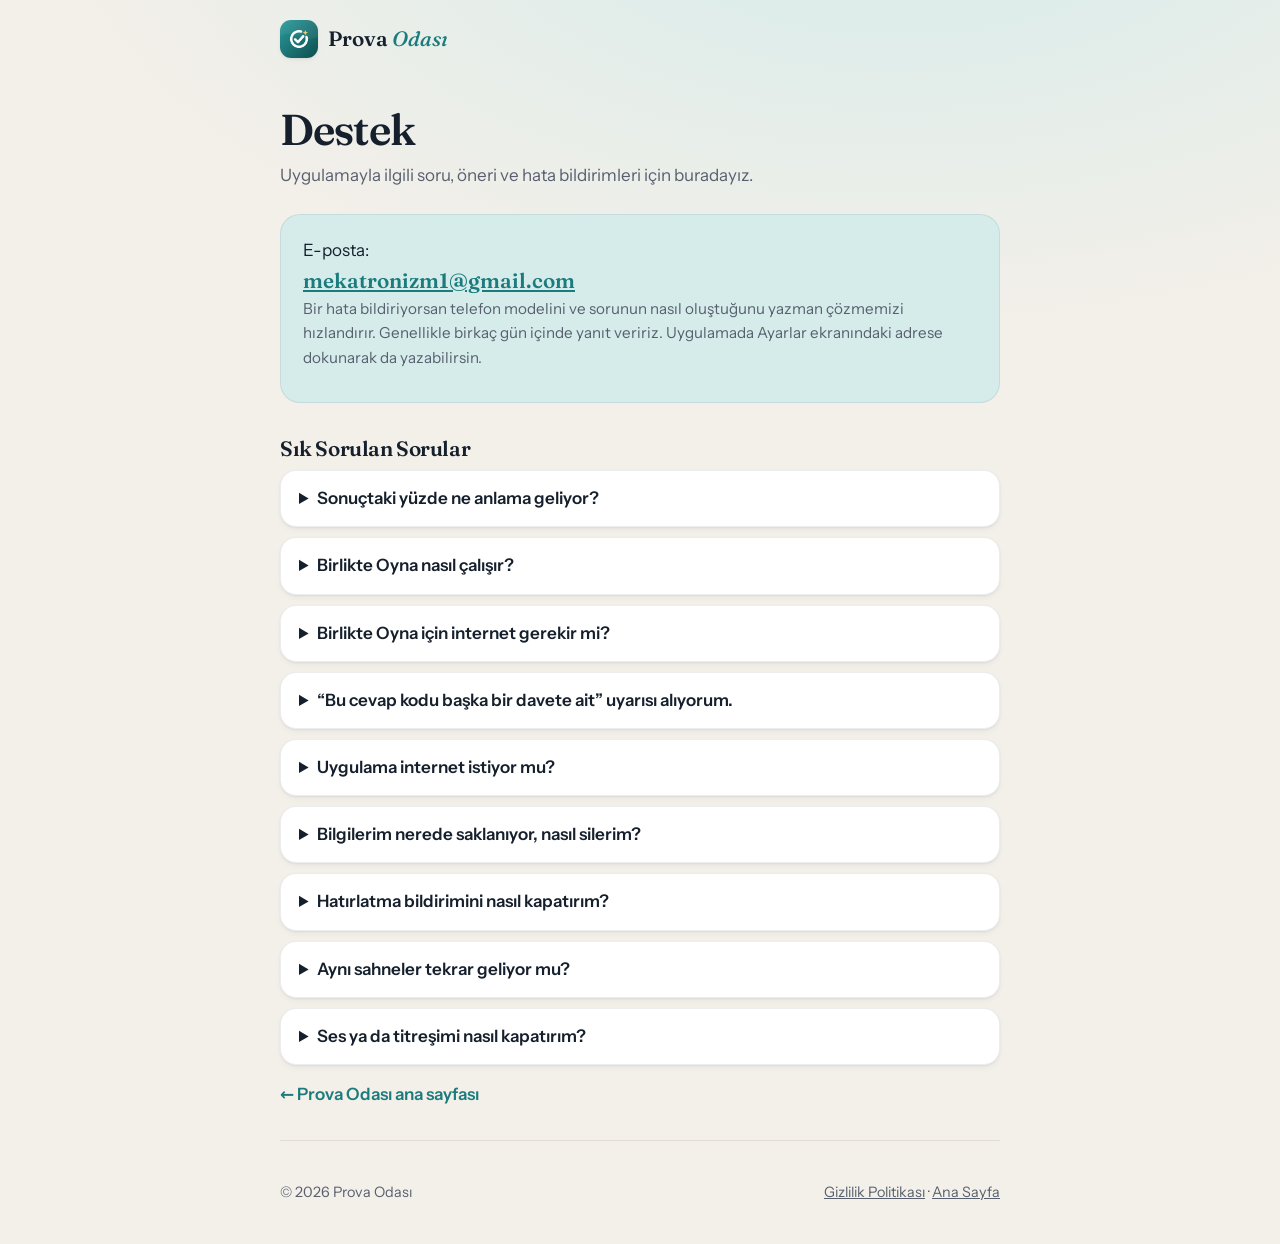
==== destek.html @ 7029be1a "Add files via upload" ====
<!doctype html>
<html lang="tr">
<head>
  <meta charset="utf-8" />
  <meta name="viewport" content="width=device-width, initial-scale=1, viewport-fit=cover" />
  <title>Prova Odası Destek</title>
  <meta name="description" content="Prova Odası için sık sorulan sorular ve iletişim." />
  <link rel="icon" href="img/favicon.png" />
  <link rel="stylesheet" href="fonts.css" />
  <link rel="stylesheet" href="site.css" />
</head>
<body>
  <div class="wrap narrow">
    <header class="top">
      <a class="brand" href="index.html"><img src="img/logo.png" alt="" width="38" height="38" /><span>Prova <em>Odası</em></span></a>
    </header>

    <main class="page">
      <h1>Destek</h1>
      <p class="muted">Uygulamayla ilgili soru, öneri ve hata bildirimleri için buradayız.</p>

      <div class="contact">
        <div>E-posta:</div>
        <div class="mail"><a href="mailto:mekatronizm1@gmail.com?subject=Prova%20Odas%C4%B1">mekatronizm1@gmail.com</a></div>
        <p>Bir hata bildiriyorsan telefon modelini ve sorunun nasıl oluştuğunu yazman çözmemizi hızlandırır. Genellikle birkaç gün içinde yanıt veririz. Uygulamada Ayarlar ekranındaki adrese dokunarak da yazabilirsin.</p>
      </div>

      <h2>Sık Sorulan Sorular</h2>
      <details><summary>Sonuçtaki yüzde ne anlama geliyor?</summary><p>Sahnelerde verdiğin cevaplardan (%65) ve sondaki kısa öz değerlendirmeden (%35) hesaplanan bir egzersiz puanıdır. Psikolojik, tıbbi, hukuki ya da mesleki bir değerlendirmenin yerini tutmaz. Önemli kararlarında uzmanlardan ve sevdiklerinden de görüş al.</p></details>
      <details><summary>Birlikte Oyna nasıl çalışır?</summary><p>Biriniz Evlilik › Birlikte Oyna › Davet Kodu Oluştur'a dokunur ve çıkan kodu (ör. EV-08MA-2SM) eşine verir; diğeri Koda Katıl'a bu kodu yazar. Her sahnede biriniz konuşur, diğeriniz hangi cevabı duymak istediğini seçer. Bitirince ikinizin telefonunda da kısa bir cevap kodu (ör. CV-86MM1) çıkar; eşinin kodunu kendi telefonuna yazınca cevaplarınız yan yana açılır ve uyum puanınızı görürsünüz.</p></details>
      <details><summary>Birlikte Oyna için internet gerekir mi?</summary><p>Hayır. Kodlar oyunun bütün bilgisini kendi içinde taşır; uygulama hiçbir sunucuya bağlanmaz. Kodları yan yanaysanız söyleyebilir, uzaktaysanız istediğiniz bir mesaj uygulamasıyla gönderebilirsiniz.</p></details>
      <details><summary>“Bu cevap kodu başka bir davete ait” uyarısı alıyorum.</summary><p>İkinizin de aynı davet koduyla oynaması gerekir. Birlikte Oyna ekranındaki “Devam Eden Oyun” kutusunda iki telefondaki davet kodunun aynı olduğunu kontrol edin.</p></details>
      <details><summary>Uygulama internet istiyor mu?</summary><p>Hayır. Bütün sahneler, sesler ve hesaplamalar uygulamanın içindedir; internetsiz çalışır.</p></details>
      <details><summary>Bilgilerim nerede saklanıyor, nasıl silerim?</summary><p>Adın, görünüşün, cevapların ve sonuçların yalnızca telefonunda saklanır. Ayarlar › Verilerimi sıfırla ile hepsini silebilirsin; uygulamayı kaldırınca da silinir.</p></details>
      <details><summary>Hatırlatma bildirimini nasıl kapatırım?</summary><p>Sonuç ekranındaki hatırlatma satırında “Kaldır”a dokun. Bildirimlerin tamamını telefonunun ayarlarından Prova Odası için kapatabilirsin.</p></details>
      <details><summary>Aynı sahneler tekrar geliyor mu?</summary><p>Her simülasyonda 16 sahnelik bir havuz var; her oyunda 8 sahne gelir. Yeniden denediğinde önce henüz görmediğin sahneler gelir. Hepsini gördükten sonra sahneler karışık gelir; aynı anlara bu kez farklı cevaplar verebilirsin.</p></details>
      <details><summary>Ses ya da titreşimi nasıl kapatırım?</summary><p>Ekranın sağ üstündeki hoparlör düğmesiyle sesi açıp kapatabilirsin. Titreşim için Ayarlar ekranındaki anahtarı kullan.</p></details>

      <p><a class="back" href="index.html">← Prova Odası ana sayfası</a></p>
    </main>

    <footer>
      <span>© 2026 Prova Odası</span>
      <span><a href="gizlilik.html">Gizlilik Politikası</a> · <a href="index.html">Ana Sayfa</a></span>
    </footer>
  </div>
</body>
</html>
---- fonts.css ----
/* Yazı tipleri uygulamaya gömülüdür (SIL Open Font License). Kaynak: Google Fonts. */
@font-face {
  font-family: 'Fraunces';
  font-style: italic;
  font-weight: 400 700;
  font-display: swap;
  src: url(fonts/Fraunces-italic-latin-ext.woff2) format('woff2');
  unicode-range: U+0100-02BA, U+02BD-02C5, U+02C7-02CC, U+02CE-02D7, U+02DD-02FF, U+0304, U+0308, U+0329, U+1D00-1DBF, U+1E00-1E9F, U+1EF2-1EFF, U+2020, U+20A0-20AB, U+20AD-20C4, U+2113, U+2C60-2C7F, U+A720-A7FF;
}
@font-face {
  font-family: 'Fraunces';
  font-style: italic;
  font-weight: 400 700;
  font-display: swap;
  src: url(fonts/Fraunces-italic-latin.woff2) format('woff2');
  unicode-range: U+0000-00FF, U+0131, U+0152-0153, U+02BB-02BC, U+02C6, U+02DA, U+02DC, U+0304, U+0308, U+0329, U+2000-206F, U+20AC, U+2122, U+2191, U+2193, U+2212, U+2215, U+FEFF, U+FFFD;
}
@font-face {
  font-family: 'Fraunces';
  font-style: normal;
  font-weight: 400 700;
  font-display: swap;
  src: url(fonts/Fraunces-normal-latin-ext.woff2) format('woff2');
  unicode-range: U+0100-02BA, U+02BD-02C5, U+02C7-02CC, U+02CE-02D7, U+02DD-02FF, U+0304, U+0308, U+0329, U+1D00-1DBF, U+1E00-1E9F, U+1EF2-1EFF, U+2020, U+20A0-20AB, U+20AD-20C4, U+2113, U+2C60-2C7F, U+A720-A7FF;
}
@font-face {
  font-family: 'Fraunces';
  font-style: normal;
  font-weight: 400 700;
  font-display: swap;
  src: url(fonts/Fraunces-normal-latin.woff2) format('woff2');
  unicode-range: U+0000-00FF, U+0131, U+0152-0153, U+02BB-02BC, U+02C6, U+02DA, U+02DC, U+0304, U+0308, U+0329, U+2000-206F, U+20AC, U+2122, U+2191, U+2193, U+2212, U+2215, U+FEFF, U+FFFD;
}
@font-face {
  font-family: 'Instrument Sans';
  font-style: normal;
  font-weight: 400 600;
  font-stretch: 100%;
  font-display: swap;
  src: url(fonts/InstrumentSans-normal-latin-ext.woff2) format('woff2');
  unicode-range: U+0100-02BA, U+02BD-02C5, U+02C7-02CC, U+02CE-02D7, U+02DD-02FF, U+0304, U+0308, U+0329, U+1D00-1DBF, U+1E00-1E9F, U+1EF2-1EFF, U+2020, U+20A0-20AB, U+20AD-20C4, U+2113, U+2C60-2C7F, U+A720-A7FF;
}
@font-face {
  font-family: 'Instrument Sans';
  font-style: normal;
  font-weight: 400 600;
  font-stretch: 100%;
  font-display: swap;
  src: url(fonts/InstrumentSans-normal-latin.woff2) format('woff2');
  unicode-range: U+0000-00FF, U+0131, U+0152-0153, U+02BB-02BC, U+02C6, U+02DA, U+02DC, U+0304, U+0308, U+0329, U+2000-206F, U+20AC, U+2122, U+2191, U+2193, U+2212, U+2215, U+FEFF, U+FFFD;
}
---- site.css ----
/* Prova Odası tanıtım sitesi: uygulamanın kendi renkleri ve yazı tipleri.
   Telefon ya da bilgisayar koyu temadaysa site de koyu görünür. */
:root{
  color-scheme:light dark;
  --bg:#F3EFE9; --bg2:#FBF9F5; --surface:#FFFFFF; --ink:#16202D; --muted:#58606E;
  --line:#E3DCD2; --hair:rgba(22,32,45,.08);
  --teal:#1C7C7D; --teal-hi:#23908F; --teal-soft:#D5ECEB; --teal-ink:#0F4F50;
  --rose:#A63A52; --gold:#B07A1E;
  --sh-1:0 1px 2px rgba(22,32,45,.05),0 3px 10px -4px rgba(22,32,45,.10);
  --sh-2:0 2px 4px rgba(22,32,45,.05),0 18px 40px -18px rgba(22,32,45,.30);
  --serif:"Fraunces",Georgia,serif;
  --sans:"Instrument Sans",system-ui,-apple-system,"Segoe UI",Roboto,sans-serif;
}
@media (prefers-color-scheme: dark){
  :root{
    --bg:#0E151F; --bg2:#121B27; --surface:#172130; --ink:#E8EEF5; --muted:#9AA8BC;
    --line:#263244; --hair:rgba(255,255,255,.07);
    --teal:#4FB8B9; --teal-hi:#6CCFCF; --teal-soft:#16393B; --teal-ink:#A8E3E3;
    --rose:#E58AA0; --gold:#E8B65A;
    --sh-1:0 1px 2px rgba(0,0,0,.35),0 4px 12px -6px rgba(0,0,0,.5);
    --sh-2:0 2px 4px rgba(0,0,0,.35),0 18px 40px -18px rgba(0,0,0,.75);
  }
}
*{box-sizing:border-box}
html{scroll-behavior:smooth}
@media (prefers-reduced-motion: reduce){html{scroll-behavior:auto}}
body{margin:0;background:var(--bg);color:var(--ink);font:17px/1.6 var(--sans);
  -webkit-font-smoothing:antialiased;text-rendering:optimizeLegibility;
  background-image:radial-gradient(110% 60% at 70% -10%,var(--teal-soft),transparent 60%)}
.wrap{max-width:1080px;margin:0 auto;padding-left:max(20px,env(safe-area-inset-left));padding-right:max(20px,env(safe-area-inset-right))}
.wrap.narrow{max-width:760px}
a{color:var(--teal)}
a:focus-visible,button:focus-visible,summary:focus-visible,.shots:focus-visible{outline:3px solid var(--teal);outline-offset:3px;border-radius:6px}
h1,h2,h3{font-family:var(--serif);font-weight:600;letter-spacing:-.02em;text-wrap:balance}
h2 em,h1 em{font-style:italic;font-weight:500;color:var(--teal)}

/* Üst kısım */
header.top{display:flex;align-items:center;justify-content:space-between;gap:16px;padding-block:20px}
.brand{display:flex;align-items:center;gap:10px;color:var(--ink);font-family:var(--serif);font-weight:600;font-size:1.3rem;text-decoration:none}
.brand em{font-style:italic;font-weight:500;color:var(--teal)}
.brand img{width:38px;height:38px;border-radius:11px;box-shadow:var(--sh-1)}
nav.links{display:flex;gap:20px;flex-wrap:wrap}
nav.links a{color:var(--muted);text-decoration:none;font-size:.95rem;font-weight:500}
nav.links a:hover{color:var(--ink)}

/* Giriş bölümü */
.hero{display:grid;grid-template-columns:1.1fr .9fr;gap:48px;align-items:center;padding-block:36px 64px}
.eyebrow{font-size:.78rem;font-weight:700;letter-spacing:.16em;text-transform:uppercase;color:var(--teal);margin:0 0 10px}
.hero h1{font-size:clamp(2.6rem,7vw,4.4rem);line-height:1.02;margin:0 0 14px}
.hero .tag{font-family:var(--serif);font-style:italic;font-size:clamp(1.2rem,2.6vw,1.5rem);color:var(--muted);margin:0 0 18px}
.hero p.lead{max-width:52ch;margin:0 0 28px}
.stores{display:flex;gap:12px;flex-wrap:wrap}
.store{display:inline-flex;flex-direction:column;padding:10px 20px;border-radius:14px;background:var(--surface);border:1px solid var(--hair);box-shadow:var(--sh-1);color:var(--ink);text-decoration:none;min-width:170px}
.store small{color:var(--muted);font-size:.72rem;letter-spacing:.1em;text-transform:uppercase;font-weight:600}
.store strong{font-size:1.05rem}
.phone{justify-self:center;width:min(320px,100%);aspect-ratio:9/16;border-radius:42px;background:#0B0F16;padding:10px;box-shadow:var(--sh-2),0 0 0 1px rgba(255,255,255,.08) inset}
.phone img{width:100%;height:100%;object-fit:cover;object-position:top;border-radius:32px;display:block}

/* Bölümler */
section{padding-block:56px}
h2{font-size:clamp(1.8rem,3.8vw,2.4rem);line-height:1.12;margin:0 0 8px}
.sub{color:var(--muted);margin:0 0 32px;max-width:62ch}
.video{width:100%;max-width:960px;border-radius:22px;display:block;background:#000;aspect-ratio:16/9;box-shadow:var(--sh-2)}

.features{display:grid;grid-template-columns:repeat(3,minmax(0,1fr));gap:16px}
.feature{background:var(--surface);border:1px solid var(--hair);border-radius:20px;padding:22px;box-shadow:var(--sh-1)}
.feature .ico{width:46px;height:46px;border-radius:14px;display:flex;align-items:center;justify-content:center;font-size:1.45rem;background:var(--teal-soft)}
.feature h3{margin:12px 0 6px;font-size:1.2rem}
.feature p{margin:0;color:var(--muted);font-size:.96rem}

.shots{display:flex;gap:18px;overflow-x:auto;padding:4px 4px 16px;scroll-snap-type:x mandatory}
.shots figure{margin:0;flex:0 0 220px;scroll-snap-align:start}
.shots img{width:220px;height:auto;aspect-ratio:9/16;object-fit:cover;object-position:top;border-radius:24px;display:block;box-shadow:var(--sh-2);border:1px solid var(--hair)}
.shots figcaption{color:var(--muted);font-size:.92rem;text-align:center;margin-top:10px;font-weight:500}

.privacy{display:grid;grid-template-columns:repeat(3,minmax(0,1fr));gap:16px}
.privacy div{border-left:3px solid var(--teal);padding-left:14px}
.privacy strong{display:block;font-family:var(--serif);font-size:1.15rem;font-weight:600}
.privacy span{color:var(--muted);font-size:.96rem}

details{background:var(--surface);border:1px solid var(--hair);border-radius:16px;padding:14px 18px;margin-bottom:10px;box-shadow:var(--sh-1)}
summary{cursor:pointer;font-weight:600}
details p{color:var(--muted);margin:10px 0 0}
.contact{margin-top:24px;padding:22px;border-radius:20px;background:var(--teal-soft);border:1px solid var(--hair)}
.contact .mail{font-family:var(--serif);font-size:1.3rem;font-weight:600;word-break:break-all}
.contact p{color:var(--muted);margin:8px 0 0;font-size:.95rem}

footer{padding-block:40px;color:var(--muted);font-size:.9rem;border-top:1px solid var(--line);margin-top:32px;display:flex;flex-wrap:wrap;gap:8px 24px;justify-content:space-between}
footer a{color:var(--muted)}

/* Alt sayfalar (destek, gizlilik) */
.page h1{font-size:clamp(2rem,5vw,2.7rem);line-height:1.12;margin:28px 0 8px}
.page h2{font-size:1.3rem;margin:34px 0 10px}
.page p,.page li{margin:0 0 10px}
.page .box{background:var(--surface);border:1px solid var(--hair);border-radius:16px;padding:14px 18px;margin:18px 0;box-shadow:var(--sh-1)}
.page .muted{color:var(--muted)}
.back{display:inline-block;margin-top:6px;font-weight:600;text-decoration:none}

@media (max-width:860px){
  .hero{grid-template-columns:1fr}
  .features,.privacy{grid-template-columns:1fr}
  nav.links{display:none}
}
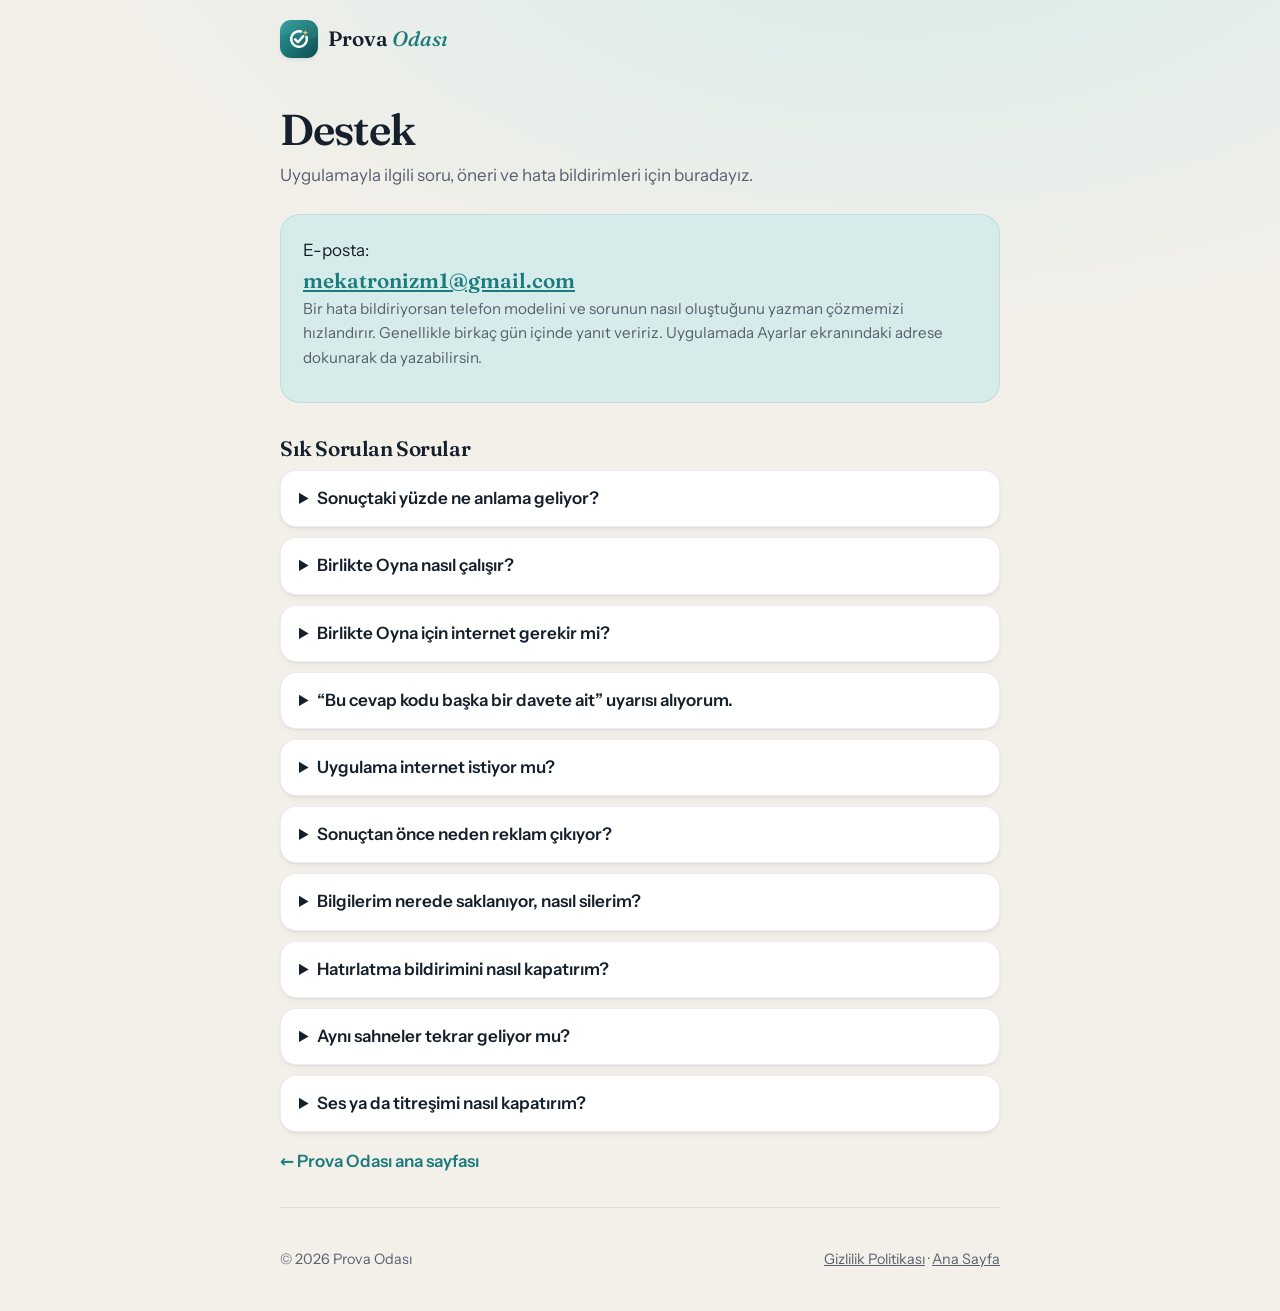
==== commit a6cc926e: "Reklam bilgisi: gizlilik politikası, ana sayfa ve destek sayfası güncellendi" ====
--- a/destek.html
+++ b/destek.html
@@ -30,7 +30,8 @@
       <details><summary>Birlikte Oyna nasıl çalışır?</summary><p>Biriniz Evlilik › Birlikte Oyna › Davet Kodu Oluştur'a dokunur ve çıkan kodu (ör. EV-08MA-2SM) eşine verir; diğeri Koda Katıl'a bu kodu yazar. Her sahnede biriniz konuşur, diğeriniz hangi cevabı duymak istediğini seçer. Bitirince ikinizin telefonunda da kısa bir cevap kodu (ör. CV-86MM1) çıkar; eşinin kodunu kendi telefonuna yazınca cevaplarınız yan yana açılır ve uyum puanınızı görürsünüz.</p></details>
       <details><summary>Birlikte Oyna için internet gerekir mi?</summary><p>Hayır. Kodlar oyunun bütün bilgisini kendi içinde taşır; uygulama hiçbir sunucuya bağlanmaz. Kodları yan yanaysanız söyleyebilir, uzaktaysanız istediğiniz bir mesaj uygulamasıyla gönderebilirsiniz.</p></details>
       <details><summary>“Bu cevap kodu başka bir davete ait” uyarısı alıyorum.</summary><p>İkinizin de aynı davet koduyla oynaması gerekir. Birlikte Oyna ekranındaki “Devam Eden Oyun” kutusunda iki telefondaki davet kodunun aynı olduğunu kontrol edin.</p></details>
-      <details><summary>Uygulama internet istiyor mu?</summary><p>Hayır. Bütün sahneler, sesler ve hesaplamalar uygulamanın içindedir; internetsiz çalışır.</p></details>
+      <details><summary>Uygulama internet istiyor mu?</summary><p>Oynamak için hayır. Bütün sahneler, sesler ve hesaplamalar uygulamanın içindedir. İnternet yalnızca sonuçtan önceki kısa reklam için kullanılır; internet yoksa sonucun reklamsız açılır.</p></details>
+      <details><summary>Sonuçtan önce neden reklam çıkıyor?</summary><p>Prova Odası ücretsizdir; bir simülasyonu bitirince yüzdeni görmeden önce “Reklamı İzle” düğmesiyle kısa bir reklam izlersin. Reklamlar Google AdMob'dan gelir; cevapların ve sonuçların reklam şirketine gönderilmez. Avrupa'daysan reklam iznini Ayarlar › Reklam gizlilik seçenekleri'nden değiştirebilirsin.</p></details>
       <details><summary>Bilgilerim nerede saklanıyor, nasıl silerim?</summary><p>Adın, görünüşün, cevapların ve sonuçların yalnızca telefonunda saklanır. Ayarlar › Verilerimi sıfırla ile hepsini silebilirsin; uygulamayı kaldırınca da silinir.</p></details>
       <details><summary>Hatırlatma bildirimini nasıl kapatırım?</summary><p>Sonuç ekranındaki hatırlatma satırında “Kaldır”a dokun. Bildirimlerin tamamını telefonunun ayarlarından Prova Odası için kapatabilirsin.</p></details>
       <details><summary>Aynı sahneler tekrar geliyor mu?</summary><p>Her simülasyonda 16 sahnelik bir havuz var; her oyunda 8 sahne gelir. Yeniden denediğinde önce henüz görmediğin sahneler gelir. Hepsini gördükten sonra sahneler karışık gelir; aynı anlara bu kez farklı cevaplar verebilirsin.</p></details>
